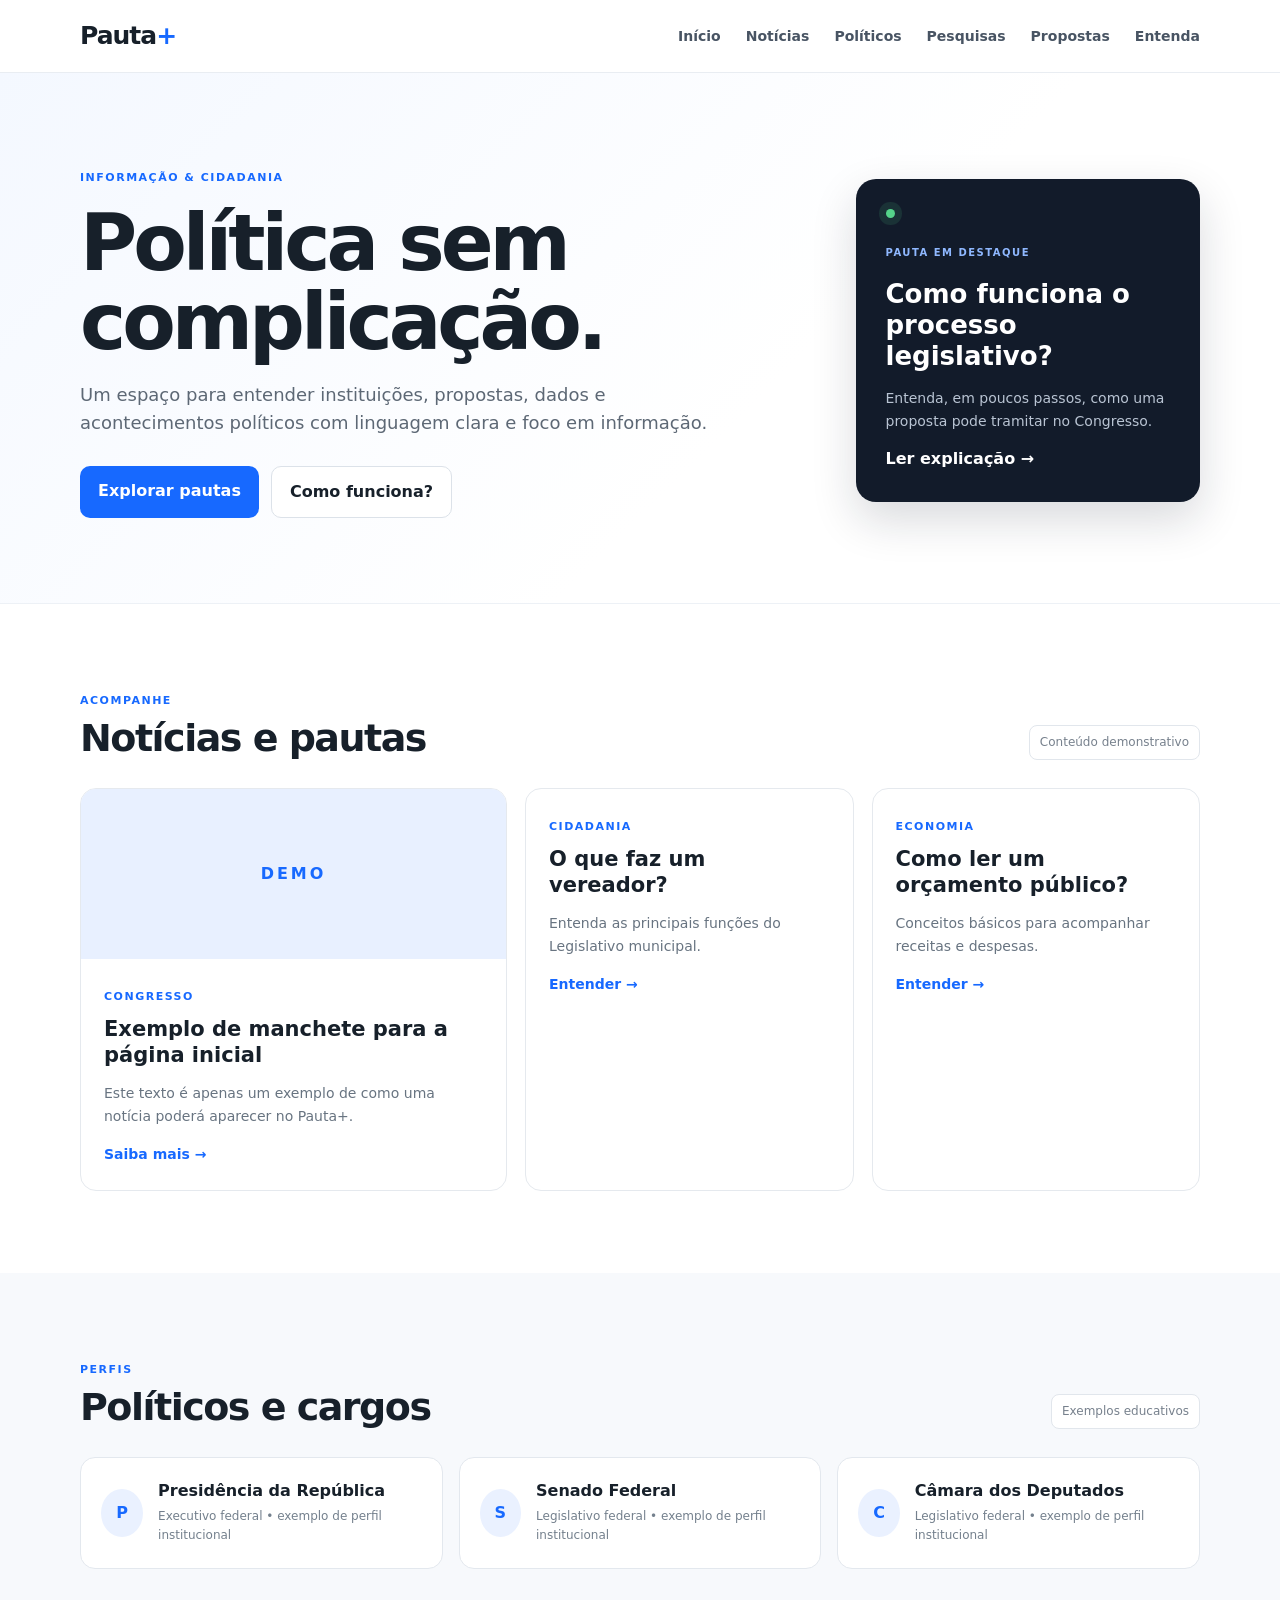
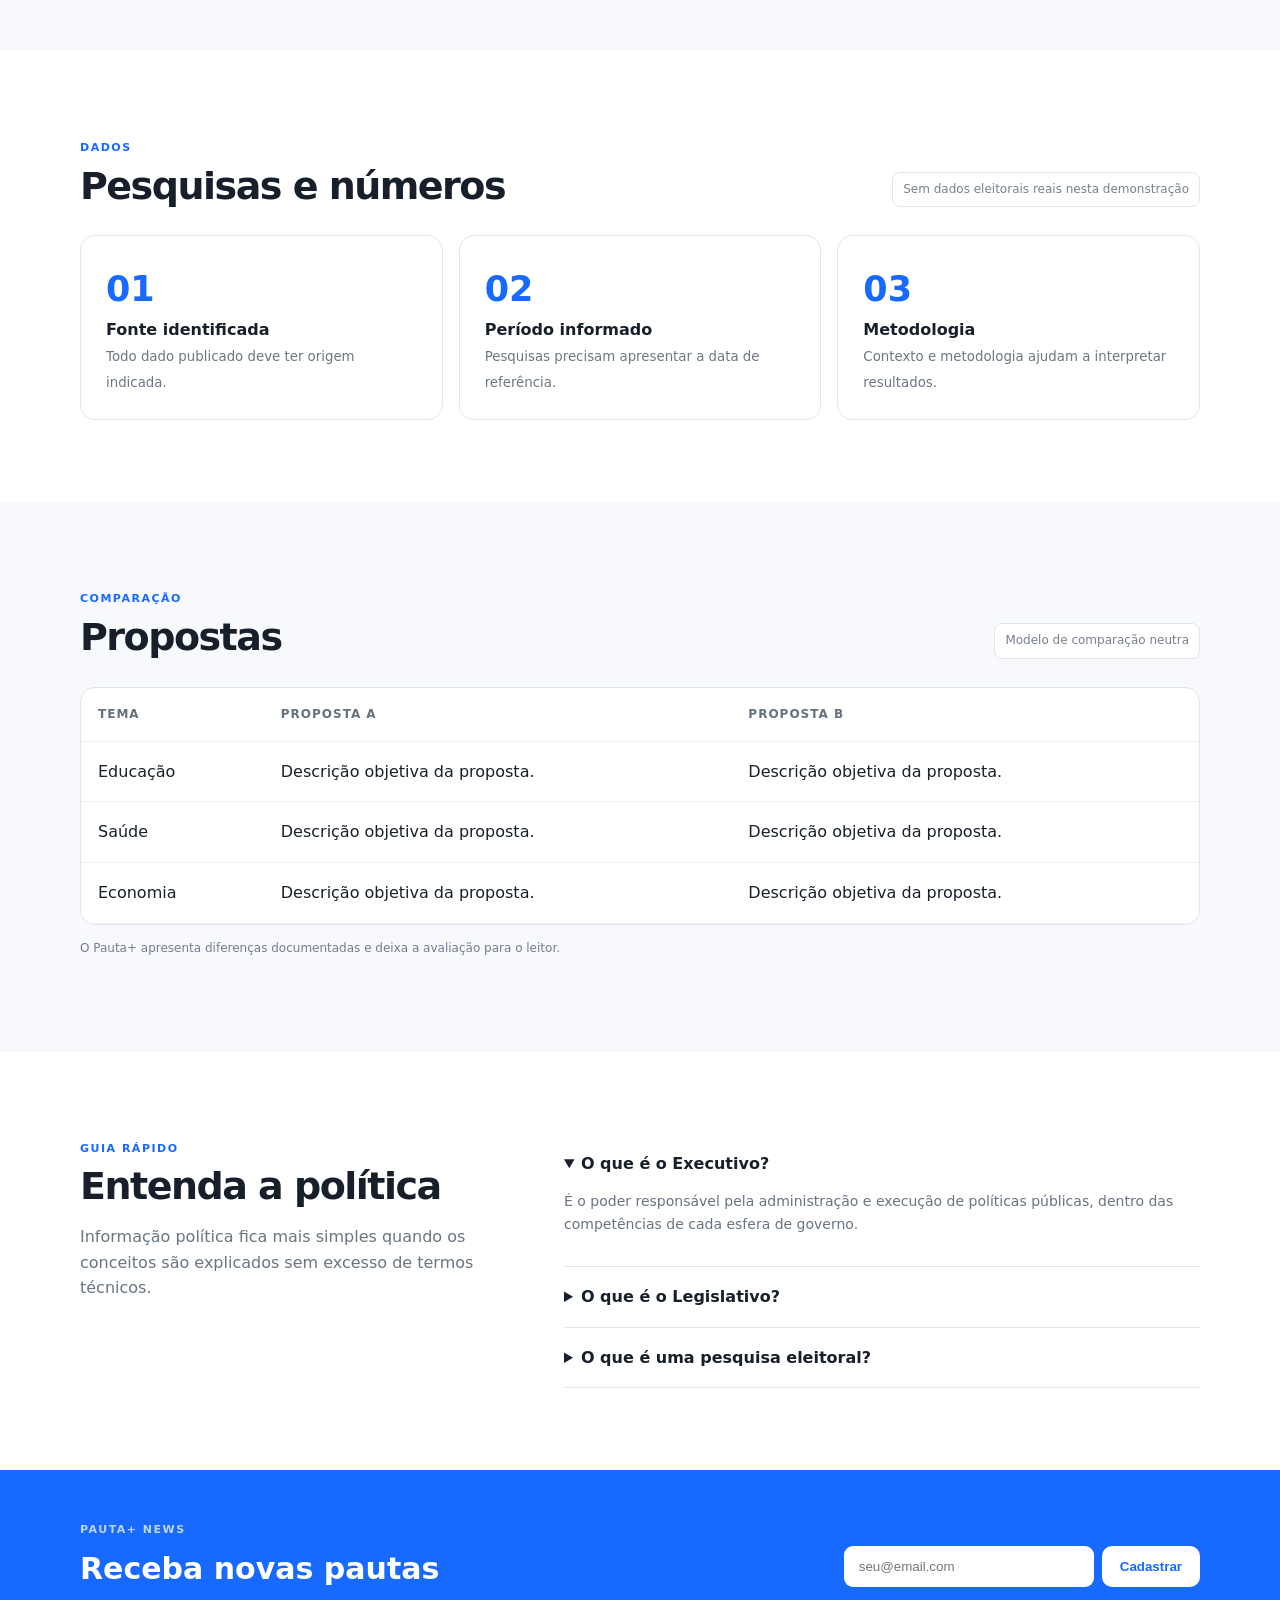
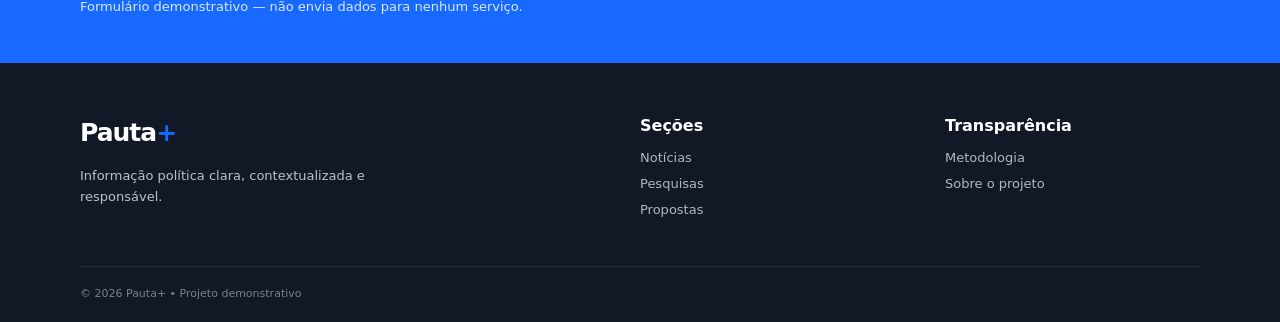
==== index.html @ 94a7a2dc "Add files via upload" ====
<!DOCTYPE html>
<html lang="pt-BR">
<head>
<meta charset="UTF-8">
<meta name="viewport" content="width=device-width, initial-scale=1.0">
<meta name="description" content="Pauta+ — informação política de forma clara, neutra e acessível.">
<title>Pauta+ | Política sem complicação</title>
<link rel="stylesheet" href="style.css">
</head>
<body>
<header class="topbar">
  <div class="container nav">
    <a class="brand" href="#inicio"><span>Pauta</span><b>+</b></a>
    <button class="menu-btn" aria-label="Abrir menu">☰</button>
    <nav>
      <a href="#inicio">Início</a>
      <a href="#noticias">Notícias</a>
      <a href="#politicos">Políticos</a>
      <a href="#pesquisas">Pesquisas</a>
      <a href="#propostas">Propostas</a>
      <a href="#entenda">Entenda</a>
    </nav>
  </div>
</header>

<main id="inicio">
<section class="hero">
  <div class="container hero-grid">
    <div>
      <span class="tag">INFORMAÇÃO & CIDADANIA</span>
      <h1>Política sem complicação.</h1>
      <p>Um espaço para entender instituições, propostas, dados e acontecimentos políticos com linguagem clara e foco em informação.</p>
      <div class="actions">
        <a class="btn primary" href="#noticias">Explorar pautas</a>
        <a class="btn secondary" href="#entenda">Como funciona?</a>
      </div>
    </div>
    <div class="hero-card">
      <div class="pulse"></div>
      <span>PAUTA EM DESTAQUE</span>
      <h3>Como funciona o processo legislativo?</h3>
      <p>Entenda, em poucos passos, como uma proposta pode tramitar no Congresso.</p>
      <a href="#entenda">Ler explicação →</a>
    </div>
  </div>
</section>

<section class="section" id="noticias">
  <div class="container">
    <div class="section-head"><div><span class="eyebrow">ACOMPANHE</span><h2>Notícias e pautas</h2></div><span class="note">Conteúdo demonstrativo</span></div>
    <div class="cards">
      <article class="card featured"><div class="card-img">DEMO</div><div class="card-body"><span class="category">CONGRESSO</span><h3>Exemplo de manchete para a página inicial</h3><p>Este texto é apenas um exemplo de como uma notícia poderá aparecer no Pauta+.</p><a href="#entenda">Saiba mais →</a></div></article>
      <article class="card"><div class="card-body"><span class="category">CIDADANIA</span><h3>O que faz um vereador?</h3><p>Entenda as principais funções do Legislativo municipal.</p><a href="#entenda">Entender →</a></div></article>
      <article class="card"><div class="card-body"><span class="category">ECONOMIA</span><h3>Como ler um orçamento público?</h3><p>Conceitos básicos para acompanhar receitas e despesas.</p><a href="#entenda">Entender →</a></div></article>
    </div>
  </div>
</section>

<section class="section alt" id="politicos">
<div class="container">
  <div class="section-head"><div><span class="eyebrow">PERFIS</span><h2>Políticos e cargos</h2></div><span class="note">Exemplos educativos</span></div>
  <div class="people">
    <div class="person"><div class="avatar">P</div><div><h3>Presidência da República</h3><p>Executivo federal • exemplo de perfil institucional</p></div></div>
    <div class="person"><div class="avatar">S</div><div><h3>Senado Federal</h3><p>Legislativo federal • exemplo de perfil institucional</p></div></div>
    <div class="person"><div class="avatar">C</div><div><h3>Câmara dos Deputados</h3><p>Legislativo federal • exemplo de perfil institucional</p></div></div>
  </div>
</div>
</section>

<section class="section" id="pesquisas">
<div class="container">
  <div class="section-head"><div><span class="eyebrow">DADOS</span><h2>Pesquisas e números</h2></div><span class="note">Sem dados eleitorais reais nesta demonstração</span></div>
  <div class="stats">
    <div class="stat"><strong>01</strong><span>Fonte identificada</span><small>Todo dado publicado deve ter origem indicada.</small></div>
    <div class="stat"><strong>02</strong><span>Período informado</span><small>Pesquisas precisam apresentar a data de referência.</small></div>
    <div class="stat"><strong>03</strong><span>Metodologia</span><small>Contexto e metodologia ajudam a interpretar resultados.</small></div>
  </div>
</div>
</section>

<section class="section alt" id="propostas">
<div class="container">
  <div class="section-head"><div><span class="eyebrow">COMPARAÇÃO</span><h2>Propostas</h2></div><span class="note">Modelo de comparação neutra</span></div>
  <div class="table-wrap">
  <table><thead><tr><th>Tema</th><th>Proposta A</th><th>Proposta B</th></tr></thead>
  <tbody><tr><td>Educação</td><td>Descrição objetiva da proposta.</td><td>Descrição objetiva da proposta.</td></tr>
  <tr><td>Saúde</td><td>Descrição objetiva da proposta.</td><td>Descrição objetiva da proposta.</td></tr>
  <tr><td>Economia</td><td>Descrição objetiva da proposta.</td><td>Descrição objetiva da proposta.</td></tr></tbody></table>
  </div>
  <p class="disclaimer">O Pauta+ apresenta diferenças documentadas e deixa a avaliação para o leitor.</p>
</div>
</section>

<section class="section" id="entenda">
<div class="container learn">
  <div><span class="eyebrow">GUIA RÁPIDO</span><h2>Entenda a política</h2><p>Informação política fica mais simples quando os conceitos são explicados sem excesso de termos técnicos.</p></div>
  <div class="accordion">
    <details open><summary>O que é o Executivo?</summary><p>É o poder responsável pela administração e execução de políticas públicas, dentro das competências de cada esfera de governo.</p></details>
    <details><summary>O que é o Legislativo?</summary><p>É o poder que debate e produz leis e também exerce funções de fiscalização, conforme as regras constitucionais.</p></details>
    <details><summary>O que é uma pesquisa eleitoral?</summary><p>É uma medição feita com uma amostra de eleitores segundo uma metodologia definida. Resultados precisam ser interpretados considerando período, amostra e margem de erro.</p></details>
  </div>
</div>
</section>

<section class="newsletter">
<div class="container newsletter-box"><div><span class="eyebrow">PAUTA+ NEWS</span><h2>Receba novas pautas</h2><p>Formulário demonstrativo — não envia dados para nenhum serviço.</p></div>
<form id="newsletter"><input type="email" placeholder="seu@email.com" required><button class="btn primary">Cadastrar</button></form></div>
</section>
</main>

<footer>
<div class="container footer-grid"><div><a class="brand" href="#inicio"><span>Pauta</span><b>+</b></a><p>Informação política clara, contextualizada e responsável.</p></div>
<div><strong>Seções</strong><a href="#noticias">Notícias</a><a href="#pesquisas">Pesquisas</a><a href="#propostas">Propostas</a></div>
<div><strong>Transparência</strong><a href="#entenda">Metodologia</a><a href="#entenda">Sobre o projeto</a></div></div>
<div class="container copyright">© 2026 Pauta+ • Projeto demonstrativo</div>
</footer>
<div id="toast" class="toast">Cadastro demonstrativo realizado.</div>
<script src="script.js"></script>
</body>
</html>
---- style.css ----
*{box-sizing:border-box}html{scroll-behavior:smooth}body{margin:0;font-family:Inter,system-ui,-apple-system,BlinkMacSystemFont,"Segoe UI",sans-serif;color:#17202a;background:#fff;line-height:1.6}.container{width:min(1120px,92%);margin:auto}.topbar{position:sticky;top:0;z-index:20;background:rgba(255,255,255,.94);backdrop-filter:blur(12px);border-bottom:1px solid #e9edf2}.nav{height:72px;display:flex;align-items:center;justify-content:space-between}.brand{font-size:25px;font-weight:800;text-decoration:none;color:#17202a;letter-spacing:-1px}.brand b{color:#1769ff}.nav nav{display:flex;gap:25px}.nav nav a{color:#485463;text-decoration:none;font-size:14px;font-weight:650}.nav nav a:hover{color:#1769ff}.menu-btn{display:none;border:0;background:none;font-size:25px}.hero{background:linear-gradient(135deg,#f4f8ff,#fff 60%);padding:90px 0 85px;border-bottom:1px solid #edf1f6}.hero-grid{display:grid;grid-template-columns:1.35fr .65fr;gap:60px;align-items:center}.tag,.eyebrow,.category{font-size:11px;font-weight:800;letter-spacing:1.5px;color:#1769ff}.hero h1{font-size:clamp(45px,7vw,78px);line-height:1.02;letter-spacing:-4px;margin:15px 0}.hero p{max-width:650px;color:#5d6875;font-size:18px}.actions{display:flex;gap:12px;margin-top:28px}.btn{display:inline-block;padding:12px 18px;border-radius:10px;border:0;text-decoration:none;font-weight:750;cursor:pointer}.primary{background:#1769ff;color:#fff}.secondary{background:#fff;color:#17202a;border:1px solid #dce2e9}.hero-card{background:#121b2a;color:#fff;padding:30px;border-radius:20px;box-shadow:0 18px 45px rgba(18,27,42,.16)}.hero-card span{font-size:10px;letter-spacing:1.5px;color:#8fb8ff;font-weight:800}.hero-card h3{font-size:26px;line-height:1.2;margin:15px 0}.hero-card p{font-size:14px;color:#b9c4d3}.hero-card a{color:#fff;font-weight:700;text-decoration:none}.pulse{width:9px;height:9px;border-radius:50%;background:#55d38a;box-shadow:0 0 0 7px rgba(85,211,138,.12);margin-bottom:20px}.section{padding:82px 0}.alt{background:#f7f9fc}.section-head{display:flex;justify-content:space-between;align-items:end;margin-bottom:28px}.section h2{font-size:38px;line-height:1.1;letter-spacing:-1.5px;margin:7px 0 0}.note{font-size:12px;color:#77818d;background:#fff;border:1px solid #e1e6ec;padding:7px 10px;border-radius:8px}.cards{display:grid;grid-template-columns:1.3fr 1fr 1fr;gap:18px}.card{border:1px solid #e5e9ee;border-radius:16px;background:#fff;overflow:hidden}.card-img{height:170px;background:#e8f0ff;display:grid;place-items:center;font-weight:900;color:#1769ff;letter-spacing:3px}.card-body{padding:23px}.card h3{font-size:21px;line-height:1.25;margin:8px 0}.card p{color:#687481;font-size:14px}.card a{color:#1769ff;text-decoration:none;font-weight:750;font-size:14px}.people{display:grid;grid-template-columns:repeat(3,1fr);gap:16px}.person{background:#fff;border:1px solid #e3e8ee;border-radius:15px;padding:20px;display:flex;gap:15px;align-items:center}.avatar{width:48px;height:48px;border-radius:50%;background:#eaf1ff;color:#1769ff;display:grid;place-items:center;font-weight:900}.person h3{font-size:16px;margin:0}.person p{font-size:12px;color:#74808d;margin:3px 0}.stats{display:grid;grid-template-columns:repeat(3,1fr);gap:16px}.stat{padding:25px;border:1px solid #e2e7ed;border-radius:15px}.stat strong{font-size:35px;color:#1769ff}.stat span{display:block;font-weight:800}.stat small{color:#6c7783}.table-wrap{overflow:auto;background:#fff;border:1px solid #e0e5eb;border-radius:15px}.table-wrap table{width:100%;border-collapse:collapse;min-width:650px}.table-wrap th,.table-wrap td{text-align:left;padding:17px;border-bottom:1px solid #edf0f3}.table-wrap th{font-size:12px;text-transform:uppercase;letter-spacing:1px;color:#65717e}.disclaimer{font-size:12px;color:#737e8a;margin-top:14px}.learn{display:grid;grid-template-columns:.8fr 1.2fr;gap:60px}.learn>div:first-child p{color:#697581}.accordion details{border-bottom:1px solid #e1e6ec;padding:17px 0}.accordion summary{cursor:pointer;font-weight:800}.accordion p{color:#687481;font-size:14px}.newsletter{padding:45px 0;background:#1769ff;color:#fff}.newsletter-box{display:flex;justify-content:space-between;align-items:center;gap:30px}.newsletter h2{margin:4px 0;font-size:30px}.newsletter p{margin:0;color:#dbe8ff;font-size:13px}.newsletter .eyebrow{color:#bcd5ff}.newsletter form{display:flex;gap:8px}.newsletter input{padding:13px 15px;border:0;border-radius:9px;min-width:250px}.newsletter .primary{background:#fff;color:#1769ff}footer{background:#101925;color:#b8c3cf;padding:50px 0 20px}.footer-grid{display:grid;grid-template-columns:2fr 1fr 1fr;gap:50px}.footer-grid .brand{color:#fff}.footer-grid p{font-size:13px;max-width:350px}.footer-grid strong{display:block;color:#fff;margin-bottom:10px}.footer-grid a:not(.brand){display:block;color:#aeb9c6;text-decoration:none;font-size:13px;margin:5px 0}.copyright{border-top:1px solid #25303d;margin-top:40px;padding-top:18px;font-size:11px;color:#778391}.toast{position:fixed;right:20px;bottom:20px;background:#101925;color:#fff;padding:12px 16px;border-radius:9px;opacity:0;transform:translateY(15px);transition:.25s}.toast.show{opacity:1;transform:translateY(0)}@media(max-width:800px){.menu-btn{display:block}.nav nav{display:none;position:absolute;top:72px;left:0;right:0;background:#fff;padding:15px 4%;border-bottom:1px solid #e5e9ee;flex-direction:column;gap:12px}.nav nav.open{display:flex}.hero-grid,.learn{grid-template-columns:1fr}.cards,.people,.stats{grid-template-columns:1fr}.hero{padding:60px 0}.hero h1{letter-spacing:-2px}.section{padding:60px 0}.section-head{align-items:start;gap:15px;flex-direction:column}.newsletter-box{align-items:stretch;flex-direction:column}.newsletter form{flex-direction:column}.newsletter input{min-width:0}.footer-grid{grid-template-columns:1fr 1fr}.hero-card{margin-top:10px}}
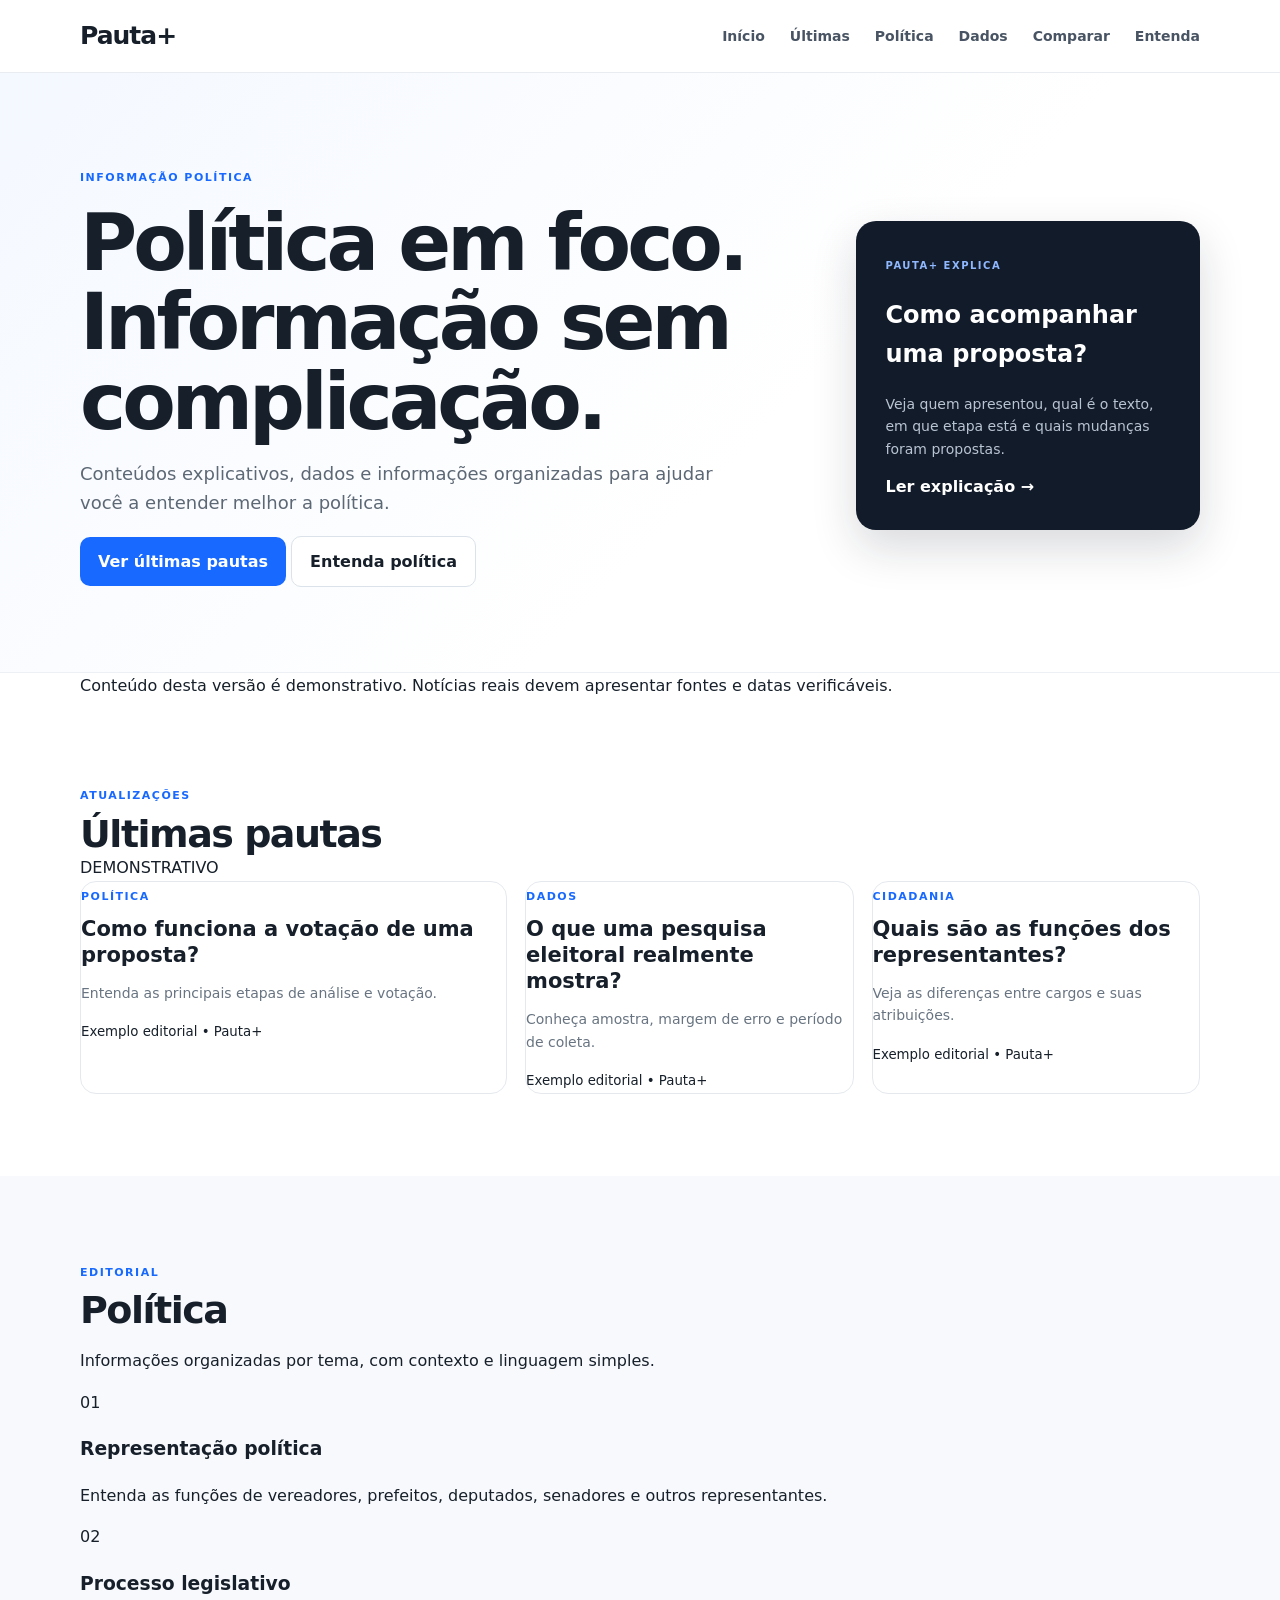
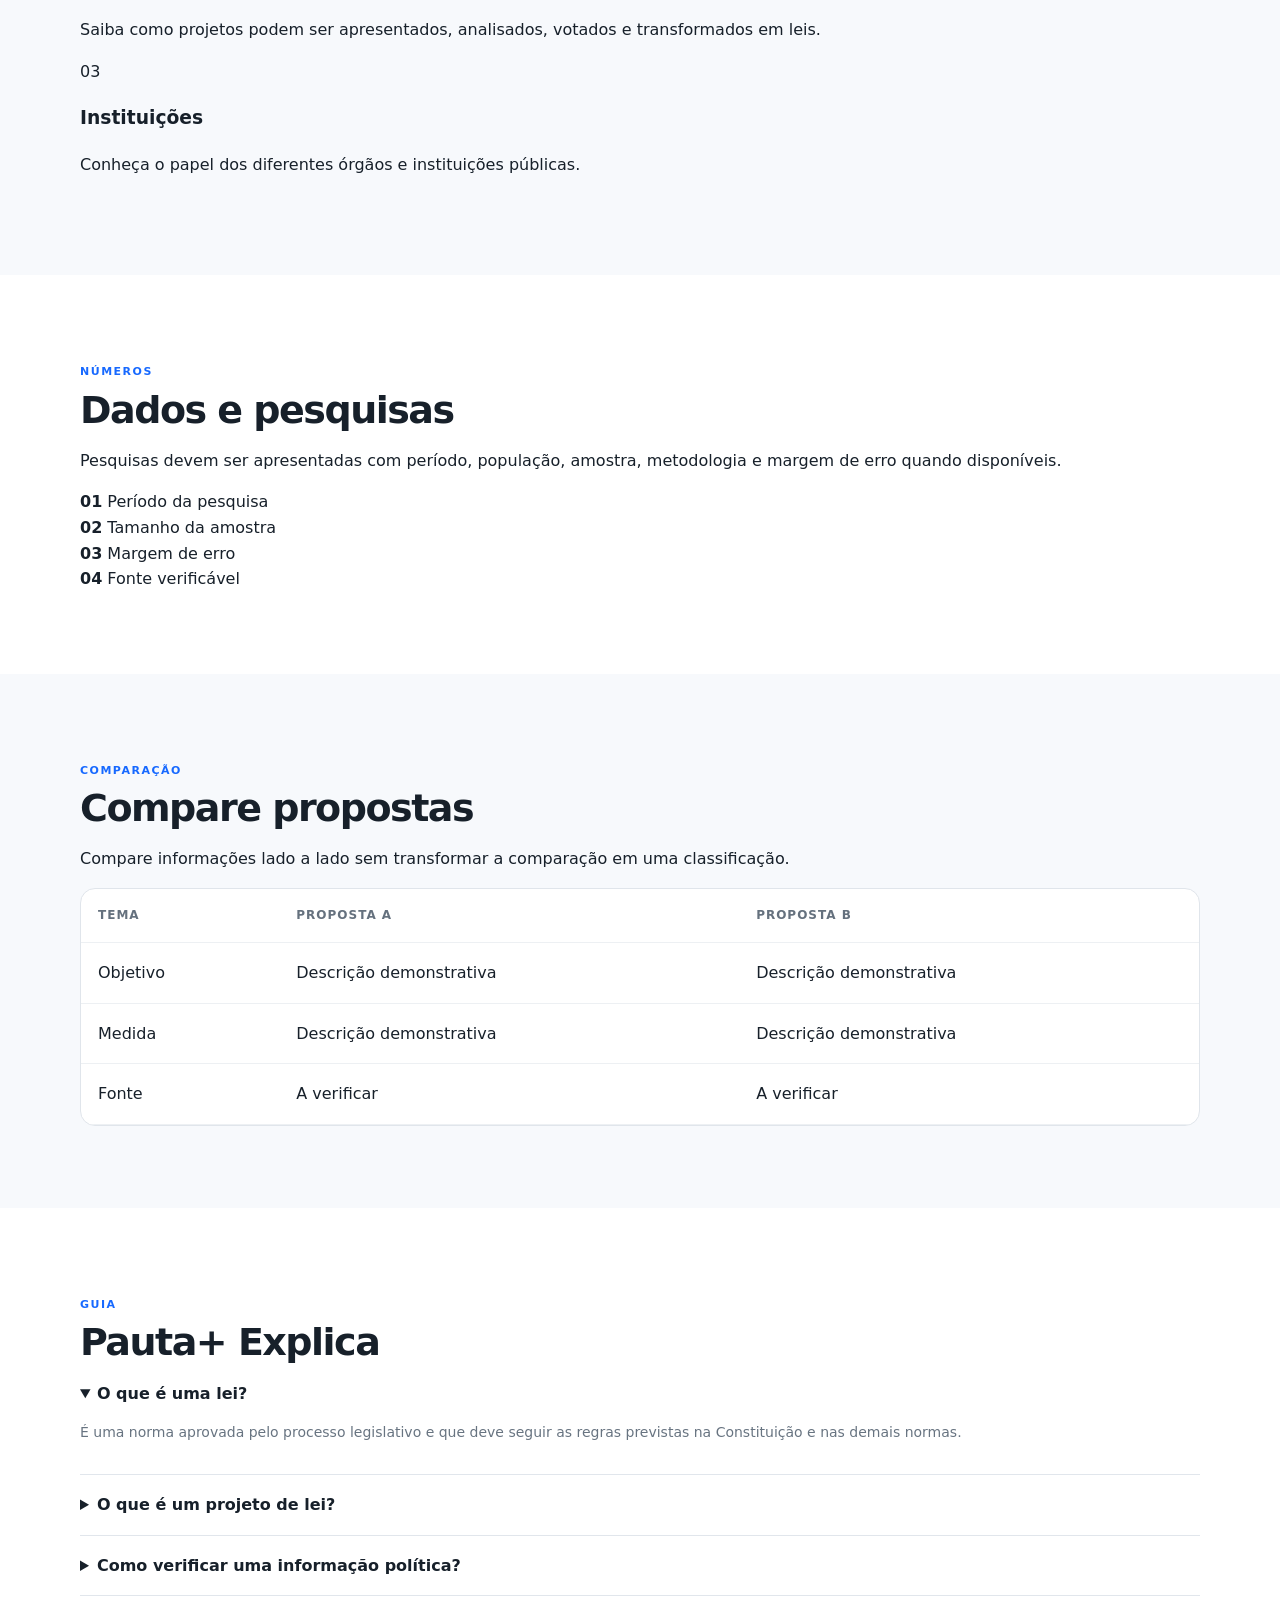
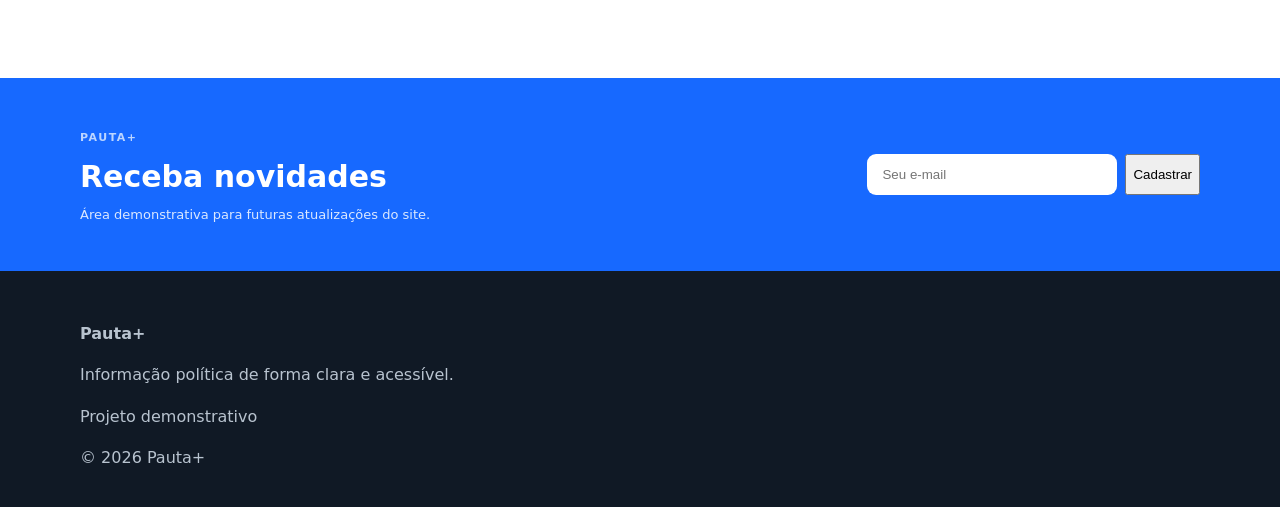
==== commit 9921d8f9: "Refactor index.html for improved content structure" ====
--- a/index.html
+++ b/index.html
@@ -1,120 +1,281 @@
 <!DOCTYPE html>
 <html lang="pt-BR">
 <head>
-<meta charset="UTF-8">
-<meta name="viewport" content="width=device-width, initial-scale=1.0">
-<meta name="description" content="Pauta+ — informação política de forma clara, neutra e acessível.">
-<title>Pauta+ | Política sem complicação</title>
-<link rel="stylesheet" href="style.css">
+  <meta charset="UTF-8">
+  <meta name="viewport" content="width=device-width, initial-scale=1.0">
+  <meta name="description" content="Pauta+ — informação política de forma clara e acessível.">
+  <title>Pauta+ | Política em foco</title>
+  <link rel="stylesheet" href="style.css">
 </head>
+
 <body>
+
 <header class="topbar">
   <div class="container nav">
-    <a class="brand" href="#inicio"><span>Pauta</span><b>+</b></a>
+    <a class="brand" href="#inicio">
+      <span>Pauta+</span>
+    </a>
+
     <button class="menu-btn" aria-label="Abrir menu">☰</button>
+
     <nav>
       <a href="#inicio">Início</a>
-      <a href="#noticias">Notícias</a>
-      <a href="#politicos">Políticos</a>
-      <a href="#pesquisas">Pesquisas</a>
-      <a href="#propostas">Propostas</a>
+      <a href="#ultimas">Últimas</a>
+      <a href="#politica">Política</a>
+      <a href="#dados">Dados</a>
+      <a href="#comparar">Comparar</a>
       <a href="#entenda">Entenda</a>
     </nav>
   </div>
 </header>
 
 <main id="inicio">
-<section class="hero">
-  <div class="container hero-grid">
+
+  <section class="hero">
+    <div class="container hero-grid">
+      <div>
+        <span class="tag">INFORMAÇÃO POLÍTICA</span>
+        <h1>Política em foco.<br>Informação sem complicação.</h1>
+        <p>
+          Conteúdos explicativos, dados e informações organizadas
+          para ajudar você a entender melhor a política.
+        </p>
+
+        <div class="hero-buttons">
+          <a class="btn primary" href="#ultimas">Ver últimas pautas</a>
+          <a class="btn secondary" href="#entenda">Entenda política</a>
+        </div>
+      </div>
+
+      <div class="hero-card">
+        <span>PAUTA+ EXPLICA</span>
+        <h2>Como acompanhar uma proposta?</h2>
+        <p>
+          Veja quem apresentou, qual é o texto, em que etapa está
+          e quais mudanças foram propostas.
+        </p>
+        <a href="#entenda">Ler explicação →</a>
+      </div>
+    </div>
+  </section>
+
+  <div class="ticker">
+    <div class="container">
+      Conteúdo desta versão é demonstrativo. Notícias reais devem apresentar fontes e datas verificáveis.
+    </div>
+  </div>
+
+  <section id="ultimas" class="section">
+    <div class="container">
+      <div class="section-title">
+        <div>
+          <span class="eyebrow">ATUALIZAÇÕES</span>
+          <h2>Últimas pautas</h2>
+        </div>
+        <span class="demo">DEMONSTRATIVO</span>
+      </div>
+
+      <div class="cards">
+        <article class="card">
+          <span class="category">POLÍTICA</span>
+          <h3>Como funciona a votação de uma proposta?</h3>
+          <p>Entenda as principais etapas de análise e votação.</p>
+          <small>Exemplo editorial • Pauta+</small>
+        </article>
+
+        <article class="card">
+          <span class="category">DADOS</span>
+          <h3>O que uma pesquisa eleitoral realmente mostra?</h3>
+          <p>Conheça amostra, margem de erro e período de coleta.</p>
+          <small>Exemplo editorial • Pauta+</small>
+        </article>
+
+        <article class="card">
+          <span class="category">CIDADANIA</span>
+          <h3>Quais são as funções dos representantes?</h3>
+          <p>Veja as diferenças entre cargos e suas atribuições.</p>
+          <small>Exemplo editorial • Pauta+</small>
+        </article>
+      </div>
+    </div>
+  </section>
+
+  <section id="politica" class="section alt">
+    <div class="container">
+      <span class="eyebrow">EDITORIAL</span>
+      <h2>Política</h2>
+      <p class="section-lead">
+        Informações organizadas por tema, com contexto e linguagem simples.
+      </p>
+
+      <div class="feature-grid">
+        <div class="feature">
+          <span>01</span>
+          <h3>Representação política</h3>
+          <p>
+            Entenda as funções de vereadores, prefeitos, deputados,
+            senadores e outros representantes.
+          </p>
+        </div>
+
+        <div class="feature">
+          <span>02</span>
+          <h3>Processo legislativo</h3>
+          <p>
+            Saiba como projetos podem ser apresentados, analisados,
+            votados e transformados em leis.
+          </p>
+        </div>
+
+        <div class="feature">
+          <span>03</span>
+          <h3>Instituições</h3>
+          <p>
+            Conheça o papel dos diferentes órgãos e instituições públicas.
+          </p>
+        </div>
+      </div>
+    </div>
+  </section>
+
+  <section id="dados" class="section">
+    <div class="container">
+      <span class="eyebrow">NÚMEROS</span>
+      <h2>Dados e pesquisas</h2>
+      <p class="section-lead">
+        Pesquisas devem ser apresentadas com período, população,
+        amostra, metodologia e margem de erro quando disponíveis.
+      </p>
+
+      <div class="data-box">
+        <div>
+          <strong>01</strong>
+          <span>Período da pesquisa</span>
+        </div>
+        <div>
+          <strong>02</strong>
+          <span>Tamanho da amostra</span>
+        </div>
+        <div>
+          <strong>03</strong>
+          <span>Margem de erro</span>
+        </div>
+        <div>
+          <strong>04</strong>
+          <span>Fonte verificável</span>
+        </div>
+      </div>
+    </div>
+  </section>
+
+  <section id="comparar" class="section alt">
+    <div class="container">
+      <span class="eyebrow">COMPARAÇÃO</span>
+      <h2>Compare propostas</h2>
+      <p class="section-lead">
+        Compare informações lado a lado sem transformar a comparação
+        em uma classificação.
+      </p>
+
+      <div class="table-wrap">
+        <table>
+          <thead>
+            <tr>
+              <th>Tema</th>
+              <th>Proposta A</th>
+              <th>Proposta B</th>
+            </tr>
+          </thead>
+
+          <tbody>
+            <tr>
+              <td>Objetivo</td>
+              <td>Descrição demonstrativa</td>
+              <td>Descrição demonstrativa</td>
+            </tr>
+            <tr>
+              <td>Medida</td>
+              <td>Descrição demonstrativa</td>
+              <td>Descrição demonstrativa</td>
+            </tr>
+            <tr>
+              <td>Fonte</td>
+              <td>A verificar</td>
+              <td>A verificar</td>
+            </tr>
+          </tbody>
+        </table>
+      </div>
+    </div>
+  </section>
+
+  <section id="entenda" class="section">
+    <div class="container">
+      <span class="eyebrow">GUIA</span>
+      <h2>Pauta+ Explica</h2>
+
+      <div class="accordion">
+
+        <details open>
+          <summary>O que é uma lei?</summary>
+          <p>
+            É uma norma aprovada pelo processo legislativo e que deve
+            seguir as regras previstas na Constituição e nas demais normas.
+          </p>
+        </details>
+
+        <details>
+          <summary>O que é um projeto de lei?</summary>
+          <p>
+            É uma proposta que pode ser analisada pelo Poder Legislativo
+            para criar, alterar ou revogar uma lei.
+          </p>
+        </details>
+
+        <details>
+          <summary>Como verificar uma informação política?</summary>
+          <p>
+            Procure a fonte original, confira a data, o contexto e,
+            quando possível, compare com documentos oficiais.
+          </p>
+        </details>
+
+      </div>
+    </div>
+  </section>
+
+  <section class="newsletter">
+    <div class="container newsletter-box">
+      <div>
+        <span class="eyebrow">PAUTA+</span>
+        <h2>Receba novidades</h2>
+        <p>Área demonstrativa para futuras atualizações do site.</p>
+      </div>
+
+      <form id="newsletterForm">
+        <input type="email" placeholder="Seu e-mail" required>
+        <button type="submit">Cadastrar</button>
+      </form>
+    </div>
+  </section>
+
+</main>
+
+<footer>
+  <div class="container footer-content">
     <div>
-      <span class="tag">INFORMAÇÃO & CIDADANIA</span>
-      <h1>Política sem complicação.</h1>
-      <p>Um espaço para entender instituições, propostas, dados e acontecimentos políticos com linguagem clara e foco em informação.</p>
-      <div class="actions">
-        <a class="btn primary" href="#noticias">Explorar pautas</a>
-        <a class="btn secondary" href="#entenda">Como funciona?</a>
-      </div>
-    </div>
-    <div class="hero-card">
-      <div class="pulse"></div>
-      <span>PAUTA EM DESTAQUE</span>
-      <h3>Como funciona o processo legislativo?</h3>
-      <p>Entenda, em poucos passos, como uma proposta pode tramitar no Congresso.</p>
-      <a href="#entenda">Ler explicação →</a>
+      <strong>Pauta+</strong>
+      <p>Informação política de forma clara e acessível.</p>
+    </div>
+
+    <div>
+      <p>Projeto demonstrativo</p>
+      <p>© 2026 Pauta+</p>
     </div>
   </div>
-</section>
-
-<section class="section" id="noticias">
-  <div class="container">
-    <div class="section-head"><div><span class="eyebrow">ACOMPANHE</span><h2>Notícias e pautas</h2></div><span class="note">Conteúdo demonstrativo</span></div>
-    <div class="cards">
-      <article class="card featured"><div class="card-img">DEMO</div><div class="card-body"><span class="category">CONGRESSO</span><h3>Exemplo de manchete para a página inicial</h3><p>Este texto é apenas um exemplo de como uma notícia poderá aparecer no Pauta+.</p><a href="#entenda">Saiba mais →</a></div></article>
-      <article class="card"><div class="card-body"><span class="category">CIDADANIA</span><h3>O que faz um vereador?</h3><p>Entenda as principais funções do Legislativo municipal.</p><a href="#entenda">Entender →</a></div></article>
-      <article class="card"><div class="card-body"><span class="category">ECONOMIA</span><h3>Como ler um orçamento público?</h3><p>Conceitos básicos para acompanhar receitas e despesas.</p><a href="#entenda">Entender →</a></div></article>
-    </div>
-  </div>
-</section>
-
-<section class="section alt" id="politicos">
-<div class="container">
-  <div class="section-head"><div><span class="eyebrow">PERFIS</span><h2>Políticos e cargos</h2></div><span class="note">Exemplos educativos</span></div>
-  <div class="people">
-    <div class="person"><div class="avatar">P</div><div><h3>Presidência da República</h3><p>Executivo federal • exemplo de perfil institucional</p></div></div>
-    <div class="person"><div class="avatar">S</div><div><h3>Senado Federal</h3><p>Legislativo federal • exemplo de perfil institucional</p></div></div>
-    <div class="person"><div class="avatar">C</div><div><h3>Câmara dos Deputados</h3><p>Legislativo federal • exemplo de perfil institucional</p></div></div>
-  </div>
-</div>
-</section>
-
-<section class="section" id="pesquisas">
-<div class="container">
-  <div class="section-head"><div><span class="eyebrow">DADOS</span><h2>Pesquisas e números</h2></div><span class="note">Sem dados eleitorais reais nesta demonstração</span></div>
-  <div class="stats">
-    <div class="stat"><strong>01</strong><span>Fonte identificada</span><small>Todo dado publicado deve ter origem indicada.</small></div>
-    <div class="stat"><strong>02</strong><span>Período informado</span><small>Pesquisas precisam apresentar a data de referência.</small></div>
-    <div class="stat"><strong>03</strong><span>Metodologia</span><small>Contexto e metodologia ajudam a interpretar resultados.</small></div>
-  </div>
-</div>
-</section>
-
-<section class="section alt" id="propostas">
-<div class="container">
-  <div class="section-head"><div><span class="eyebrow">COMPARAÇÃO</span><h2>Propostas</h2></div><span class="note">Modelo de comparação neutra</span></div>
-  <div class="table-wrap">
-  <table><thead><tr><th>Tema</th><th>Proposta A</th><th>Proposta B</th></tr></thead>
-  <tbody><tr><td>Educação</td><td>Descrição objetiva da proposta.</td><td>Descrição objetiva da proposta.</td></tr>
-  <tr><td>Saúde</td><td>Descrição objetiva da proposta.</td><td>Descrição objetiva da proposta.</td></tr>
-  <tr><td>Economia</td><td>Descrição objetiva da proposta.</td><td>Descrição objetiva da proposta.</td></tr></tbody></table>
-  </div>
-  <p class="disclaimer">O Pauta+ apresenta diferenças documentadas e deixa a avaliação para o leitor.</p>
-</div>
-</section>
-
-<section class="section" id="entenda">
-<div class="container learn">
-  <div><span class="eyebrow">GUIA RÁPIDO</span><h2>Entenda a política</h2><p>Informação política fica mais simples quando os conceitos são explicados sem excesso de termos técnicos.</p></div>
-  <div class="accordion">
-    <details open><summary>O que é o Executivo?</summary><p>É o poder responsável pela administração e execução de políticas públicas, dentro das competências de cada esfera de governo.</p></details>
-    <details><summary>O que é o Legislativo?</summary><p>É o poder que debate e produz leis e também exerce funções de fiscalização, conforme as regras constitucionais.</p></details>
-    <details><summary>O que é uma pesquisa eleitoral?</summary><p>É uma medição feita com uma amostra de eleitores segundo uma metodologia definida. Resultados precisam ser interpretados considerando período, amostra e margem de erro.</p></details>
-  </div>
-</div>
-</section>
-
-<section class="newsletter">
-<div class="container newsletter-box"><div><span class="eyebrow">PAUTA+ NEWS</span><h2>Receba novas pautas</h2><p>Formulário demonstrativo — não envia dados para nenhum serviço.</p></div>
-<form id="newsletter"><input type="email" placeholder="seu@email.com" required><button class="btn primary">Cadastrar</button></form></div>
-</section>
-</main>
-
-<footer>
-<div class="container footer-grid"><div><a class="brand" href="#inicio"><span>Pauta</span><b>+</b></a><p>Informação política clara, contextualizada e responsável.</p></div>
-<div><strong>Seções</strong><a href="#noticias">Notícias</a><a href="#pesquisas">Pesquisas</a><a href="#propostas">Propostas</a></div>
-<div><strong>Transparência</strong><a href="#entenda">Metodologia</a><a href="#entenda">Sobre o projeto</a></div></div>
-<div class="container copyright">© 2026 Pauta+ • Projeto demonstrativo</div>
 </footer>
-<div id="toast" class="toast">Cadastro demonstrativo realizado.</div>
+
 <script src="script.js"></script>
+
 </body>
-</html>+</html>
